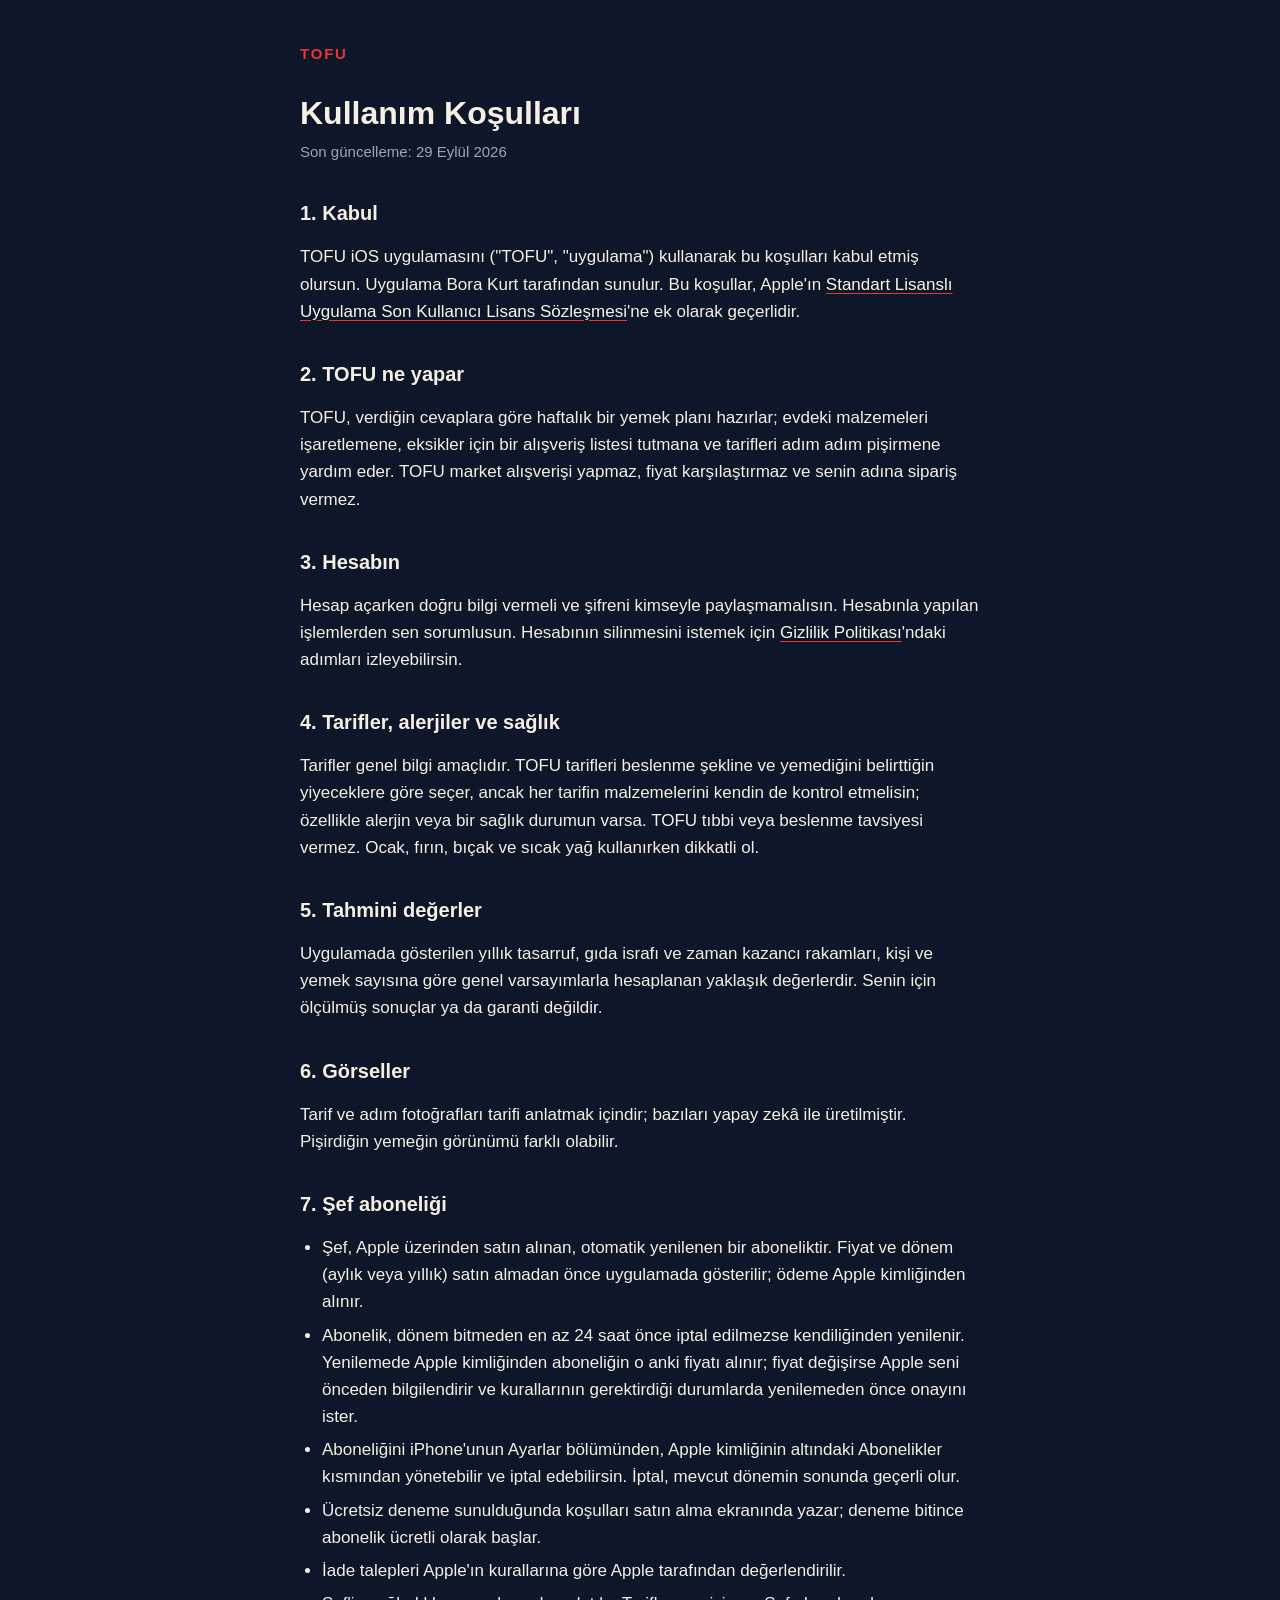
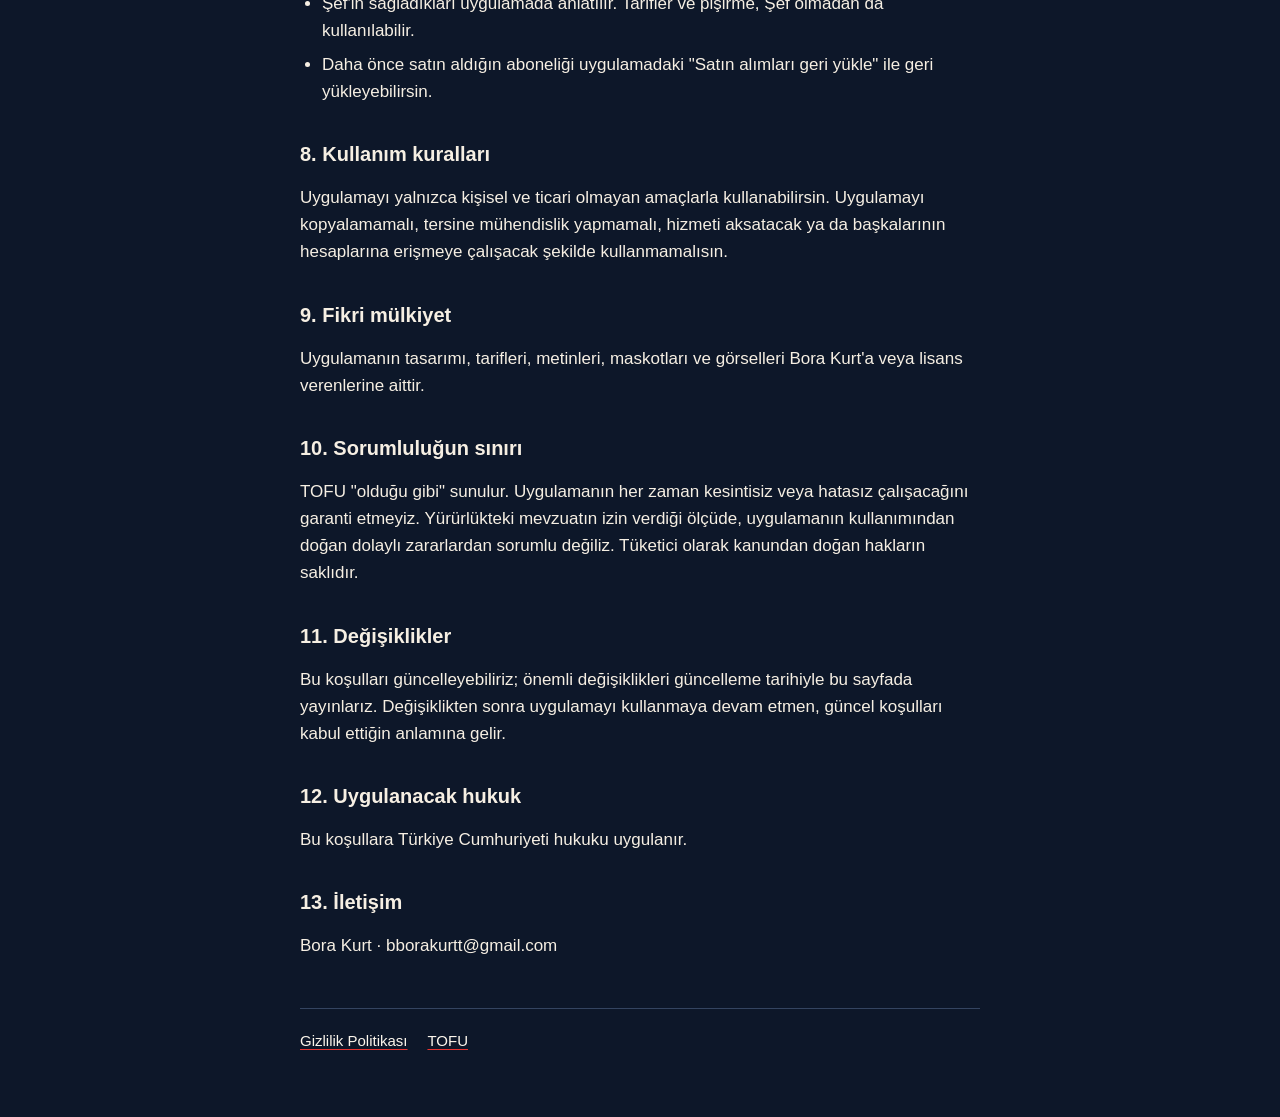
==== terms.html @ 5d770298 "Restore the legal site from Vercel's latest deployment Source of dpl_Ch9uZSq6foMKmzcSpo4bHPoB2Hgt (p" ====
<!doctype html>
<html lang="tr">
<head>
  <meta charset="utf-8">
  <meta name="viewport" content="width=device-width, initial-scale=1">
  <title>TOFU · Kullanım Koşulları</title>
  <meta name="description" content="TOFU iOS uygulamasının kullanım koşulları.">
  <link rel="stylesheet" href="/styles.css">
</head>
<body>
  <main>
    <a class="brand" href="/">TOFU</a>
    <h1>Kullanım Koşulları</h1>
    <p class="updated">Son güncelleme: 29 Eylül 2026</p>

    <h2>1. Kabul</h2>
    <p>TOFU iOS uygulamasını ("TOFU", "uygulama") kullanarak bu koşulları kabul etmiş olursun. Uygulama Bora Kurt tarafından sunulur. Bu koşullar, Apple'ın <a href="https://www.apple.com/legal/internet-services/itunes/dev/stdeula/" rel="noopener">Standart Lisanslı Uygulama Son Kullanıcı Lisans Sözleşmesi</a>'ne ek olarak geçerlidir.</p>

    <h2>2. TOFU ne yapar</h2>
    <p>TOFU, verdiğin cevaplara göre haftalık bir yemek planı hazırlar; evdeki malzemeleri işaretlemene, eksikler için bir alışveriş listesi tutmana ve tarifleri adım adım pişirmene yardım eder. TOFU market alışverişi yapmaz, fiyat karşılaştırmaz ve senin adına sipariş vermez.</p>

    <h2>3. Hesabın</h2>
    <p>Hesap açarken doğru bilgi vermeli ve şifreni kimseyle paylaşmamalısın. Hesabınla yapılan işlemlerden sen sorumlusun. Hesabının silinmesini istemek için <a href="/privacy">Gizlilik Politikası</a>'ndaki adımları izleyebilirsin.</p>

    <h2>4. Tarifler, alerjiler ve sağlık</h2>
    <p>Tarifler genel bilgi amaçlıdır. TOFU tarifleri beslenme şekline ve yemediğini belirttiğin yiyeceklere göre seçer, ancak her tarifin malzemelerini kendin de kontrol etmelisin; özellikle alerjin veya bir sağlık durumun varsa. TOFU tıbbi veya beslenme tavsiyesi vermez. Ocak, fırın, bıçak ve sıcak yağ kullanırken dikkatli ol.</p>

    <h2>5. Tahmini değerler</h2>
    <p>Uygulamada gösterilen yıllık tasarruf, gıda israfı ve zaman kazancı rakamları, kişi ve yemek sayısına göre genel varsayımlarla hesaplanan yaklaşık değerlerdir. Senin için ölçülmüş sonuçlar ya da garanti değildir.</p>

    <h2>6. Görseller</h2>
    <p>Tarif ve adım fotoğrafları tarifi anlatmak içindir; bazıları yapay zekâ ile üretilmiştir. Pişirdiğin yemeğin görünümü farklı olabilir.</p>

    <h2>7. Şef aboneliği</h2>
    <ul>
      <li>Şef, Apple üzerinden satın alınan, otomatik yenilenen bir aboneliktir. Fiyat ve dönem (aylık veya yıllık) satın almadan önce uygulamada gösterilir; ödeme Apple kimliğinden alınır.</li>
      <li>Abonelik, dönem bitmeden en az 24 saat önce iptal edilmezse kendiliğinden yenilenir. Yenilemede Apple kimliğinden aboneliğin o anki fiyatı alınır; fiyat değişirse Apple seni önceden bilgilendirir ve kurallarının gerektirdiği durumlarda yenilemeden önce onayını ister.</li>
      <li>Aboneliğini iPhone'unun Ayarlar bölümünden, Apple kimliğinin altındaki Abonelikler kısmından yönetebilir ve iptal edebilirsin. İptal, mevcut dönemin sonunda geçerli olur.</li>
      <li>Ücretsiz deneme sunulduğunda koşulları satın alma ekranında yazar; deneme bitince abonelik ücretli olarak başlar.</li>
      <li>İade talepleri Apple'ın kurallarına göre Apple tarafından değerlendirilir.</li>
      <li>Şef'in sağladıkları uygulamada anlatılır. Tarifler ve pişirme, Şef olmadan da kullanılabilir.</li>
      <li>Daha önce satın aldığın aboneliği uygulamadaki "Satın alımları geri yükle" ile geri yükleyebilirsin.</li>
    </ul>

    <h2>8. Kullanım kuralları</h2>
    <p>Uygulamayı yalnızca kişisel ve ticari olmayan amaçlarla kullanabilirsin. Uygulamayı kopyalamamalı, tersine mühendislik yapmamalı, hizmeti aksatacak ya da başkalarının hesaplarına erişmeye çalışacak şekilde kullanmamalısın.</p>

    <h2>9. Fikri mülkiyet</h2>
    <p>Uygulamanın tasarımı, tarifleri, metinleri, maskotları ve görselleri Bora Kurt'a veya lisans verenlerine aittir.</p>

    <h2>10. Sorumluluğun sınırı</h2>
    <p>TOFU "olduğu gibi" sunulur. Uygulamanın her zaman kesintisiz veya hatasız çalışacağını garanti etmeyiz. Yürürlükteki mevzuatın izin verdiği ölçüde, uygulamanın kullanımından doğan dolaylı zararlardan sorumlu değiliz. Tüketici olarak kanundan doğan hakların saklıdır.</p>

    <h2>11. Değişiklikler</h2>
    <p>Bu koşulları güncelleyebiliriz; önemli değişiklikleri güncelleme tarihiyle bu sayfada yayınlarız. Değişiklikten sonra uygulamayı kullanmaya devam etmen, güncel koşulları kabul ettiğin anlamına gelir.</p>

    <h2>12. Uygulanacak hukuk</h2>
    <p>Bu koşullara Türkiye Cumhuriyeti hukuku uygulanır.</p>

    <h2>13. İletişim</h2>
    <p>Bora Kurt · bborakurtt@gmail.com</p>

    <footer>
      <a href="/privacy">Gizlilik Politikası</a>
      <a href="/">TOFU</a>
    </footer>
  </main>
</body>
</html>
---- styles.css ----
:root {
  color-scheme: dark;
  --page: #0D1729;
  --card: #17233A;
  --border: #344460;
  --ink: #F6EFE3;
  --secondary: #9BA6BA;
  --primary: #EA3532;
  --cream: #FCF6EC;
}

* { box-sizing: border-box; }

html { -webkit-text-size-adjust: 100%; }

body {
  margin: 0;
  background: var(--page);
  color: var(--ink);
  font-family: ui-rounded, "SF Pro Rounded", -apple-system, BlinkMacSystemFont, "Segoe UI", Roboto, sans-serif;
  font-size: 17px;
  line-height: 1.6;
  padding: 40px 20px 64px;
}

main { max-width: 680px; margin: 0 auto; }

.brand {
  display: inline-block;
  font-weight: 900;
  font-size: 15px;
  letter-spacing: 0.12em;
  color: var(--primary);
  text-decoration: none;
  margin-bottom: 28px;
}

h1 { font-size: 32px; line-height: 1.2; margin: 0 0 8px; text-wrap: balance; }
h2 { font-size: 20px; line-height: 1.3; margin: 36px 0 8px; }
p, li { color: var(--ink); }
ul { padding-left: 22px; }
li { margin: 6px 0; }

.updated { color: var(--secondary); font-size: 15px; margin: 0 0 28px; }
.muted { color: var(--secondary); }

a { color: var(--cream); text-decoration-color: var(--primary); text-underline-offset: 3px; }
a:focus-visible { outline: 2px solid var(--cream); outline-offset: 3px; border-radius: 4px; }

.card {
  background: var(--card);
  border: 1px solid var(--border);
  border-radius: 20px;
  padding: 18px 20px;
  margin: 16px 0;
}
.card p { margin: 0; }

nav.links { display: flex; flex-direction: column; gap: 12px; margin-top: 24px; }
nav.links a {
  display: block;
  background: var(--card);
  border: 1px solid var(--border);
  border-radius: 20px;
  padding: 16px 20px;
  font-weight: 700;
  text-decoration: none;
}

footer { margin-top: 48px; padding-top: 20px; border-top: 1px solid var(--border); color: var(--secondary); font-size: 15px; }
footer a { margin-right: 16px; }
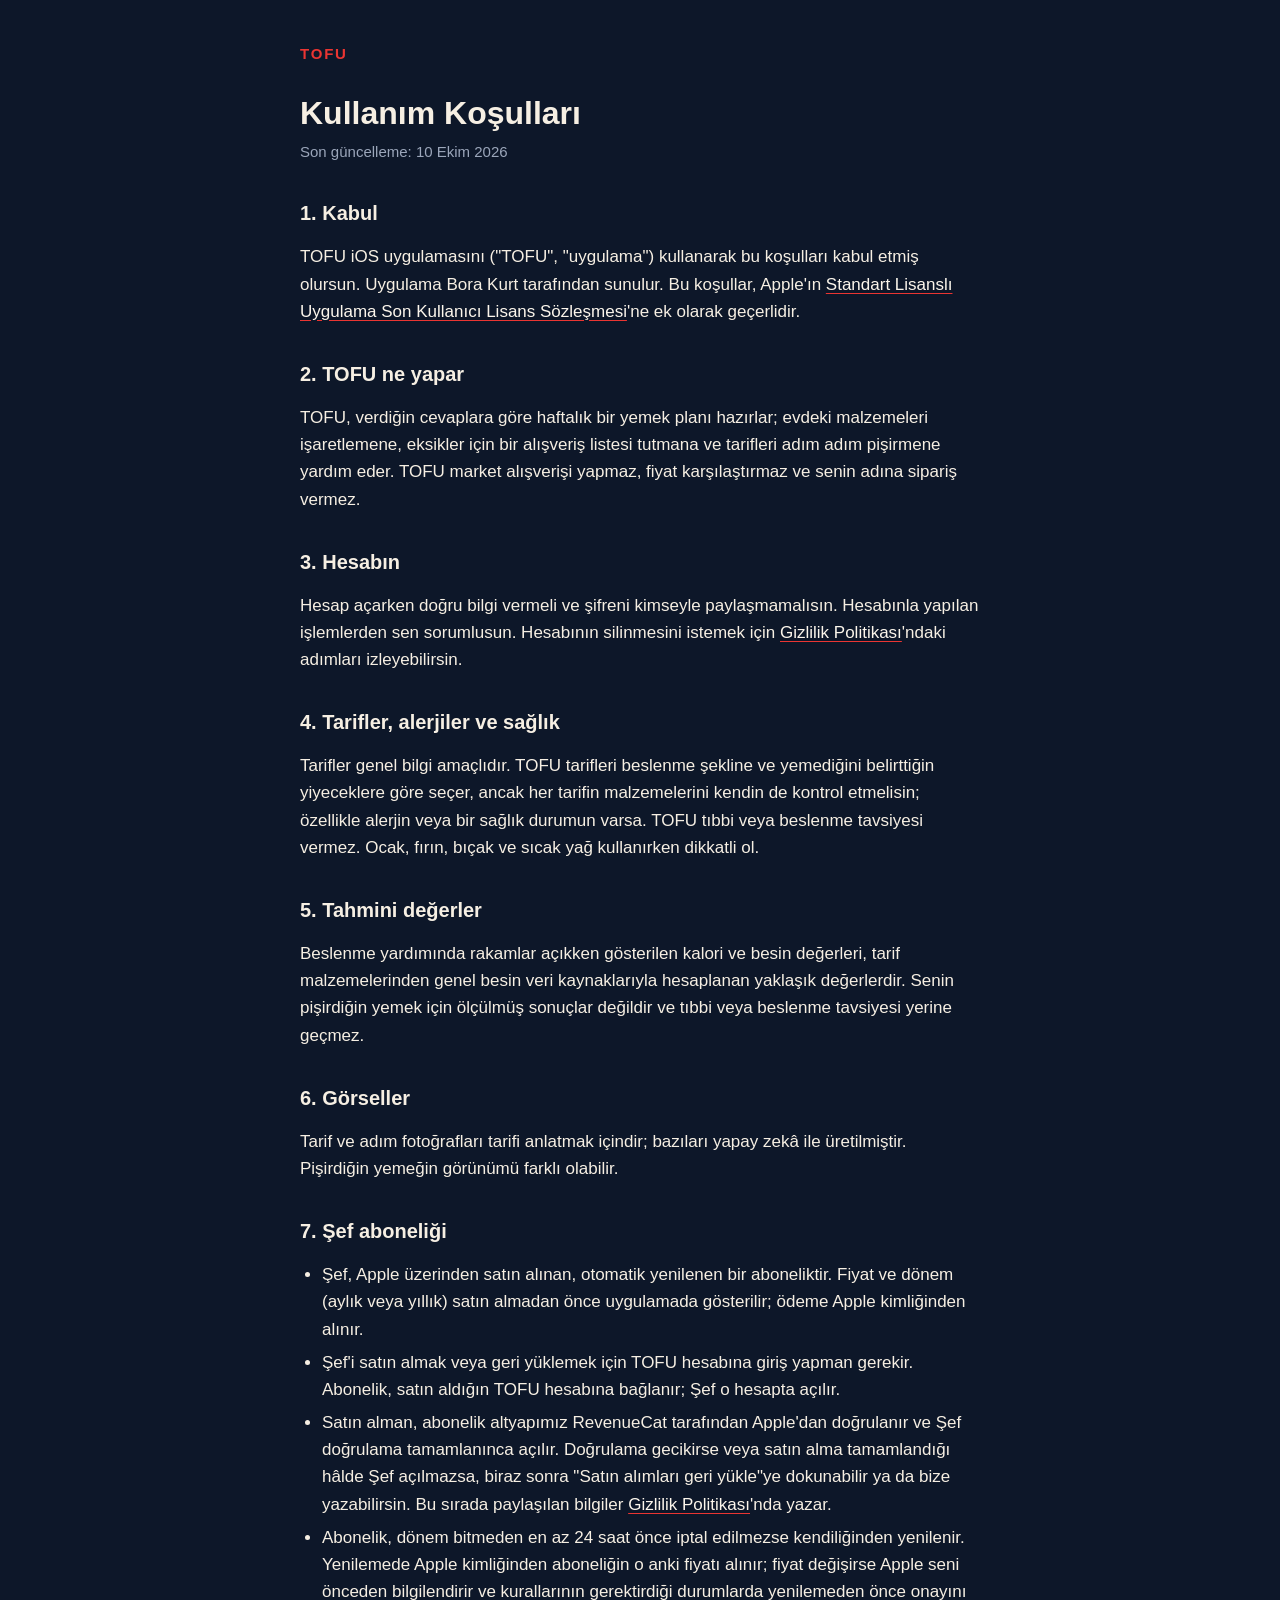
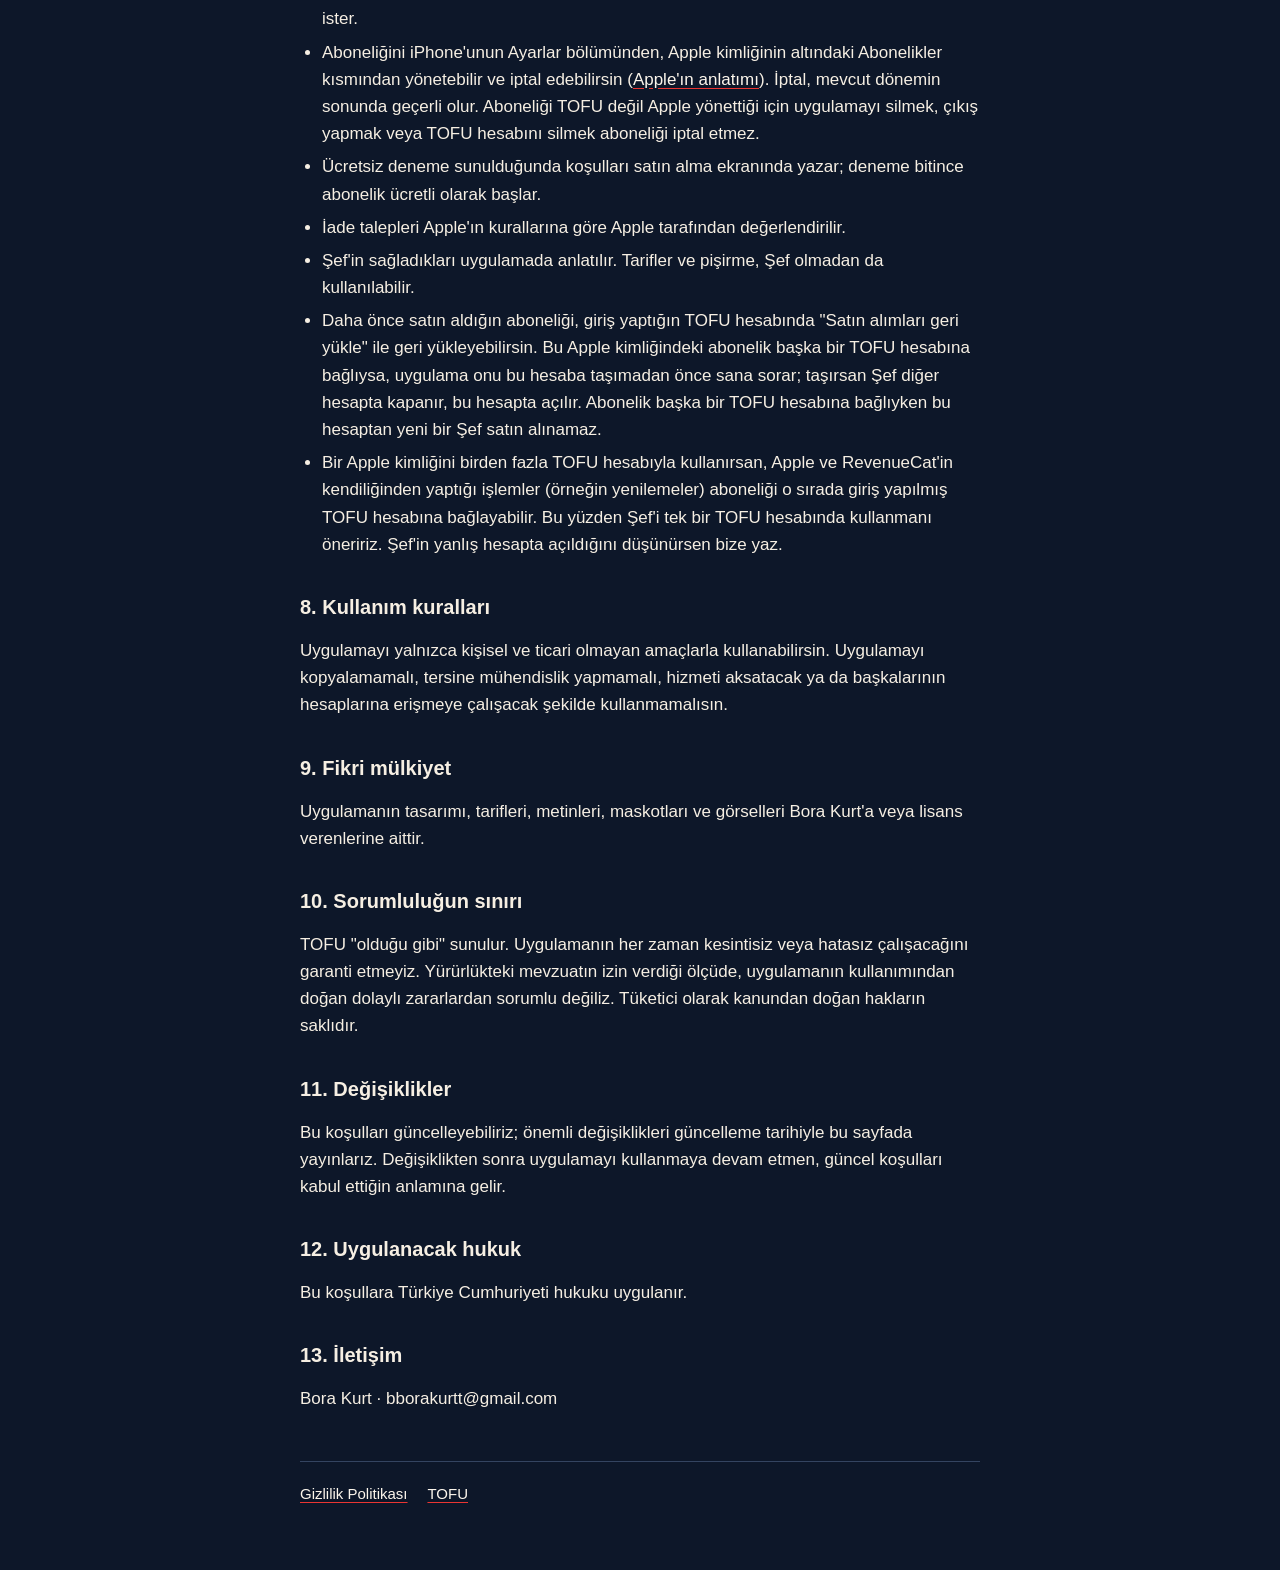
==== commit b5085e1f: "Privacy and terms for Şef through RevenueCat Privacy: RevenueCat (US) as subscription processor (TOF" ====
--- a/terms.html
+++ b/terms.html
@@ -11,7 +11,7 @@
   <main>
     <a class="brand" href="/">TOFU</a>
     <h1>Kullanım Koşulları</h1>
-    <p class="updated">Son güncelleme: 29 Eylül 2026</p>
+    <p class="updated">Son güncelleme: 10 Ekim 2026</p>
 
     <h2>1. Kabul</h2>
     <p>TOFU iOS uygulamasını ("TOFU", "uygulama") kullanarak bu koşulları kabul etmiş olursun. Uygulama Bora Kurt tarafından sunulur. Bu koşullar, Apple'ın <a href="https://www.apple.com/legal/internet-services/itunes/dev/stdeula/" rel="noopener">Standart Lisanslı Uygulama Son Kullanıcı Lisans Sözleşmesi</a>'ne ek olarak geçerlidir.</p>
@@ -26,7 +26,7 @@
     <p>Tarifler genel bilgi amaçlıdır. TOFU tarifleri beslenme şekline ve yemediğini belirttiğin yiyeceklere göre seçer, ancak her tarifin malzemelerini kendin de kontrol etmelisin; özellikle alerjin veya bir sağlık durumun varsa. TOFU tıbbi veya beslenme tavsiyesi vermez. Ocak, fırın, bıçak ve sıcak yağ kullanırken dikkatli ol.</p>
 
     <h2>5. Tahmini değerler</h2>
-    <p>Uygulamada gösterilen yıllık tasarruf, gıda israfı ve zaman kazancı rakamları, kişi ve yemek sayısına göre genel varsayımlarla hesaplanan yaklaşık değerlerdir. Senin için ölçülmüş sonuçlar ya da garanti değildir.</p>
+    <p>Beslenme yardımında rakamlar açıkken gösterilen kalori ve besin değerleri, tarif malzemelerinden genel besin veri kaynaklarıyla hesaplanan yaklaşık değerlerdir. Senin pişirdiğin yemek için ölçülmüş sonuçlar değildir ve tıbbi veya beslenme tavsiyesi yerine geçmez.</p>
 
     <h2>6. Görseller</h2>
     <p>Tarif ve adım fotoğrafları tarifi anlatmak içindir; bazıları yapay zekâ ile üretilmiştir. Pişirdiğin yemeğin görünümü farklı olabilir.</p>
@@ -34,12 +34,15 @@
     <h2>7. Şef aboneliği</h2>
     <ul>
       <li>Şef, Apple üzerinden satın alınan, otomatik yenilenen bir aboneliktir. Fiyat ve dönem (aylık veya yıllık) satın almadan önce uygulamada gösterilir; ödeme Apple kimliğinden alınır.</li>
+      <li>Şef'i satın almak veya geri yüklemek için TOFU hesabına giriş yapman gerekir. Abonelik, satın aldığın TOFU hesabına bağlanır; Şef o hesapta açılır.</li>
+      <li>Satın alman, abonelik altyapımız RevenueCat tarafından Apple'dan doğrulanır ve Şef doğrulama tamamlanınca açılır. Doğrulama gecikirse veya satın alma tamamlandığı hâlde Şef açılmazsa, biraz sonra "Satın alımları geri yükle"ye dokunabilir ya da bize yazabilirsin. Bu sırada paylaşılan bilgiler <a href="/privacy">Gizlilik Politikası</a>'nda yazar.</li>
       <li>Abonelik, dönem bitmeden en az 24 saat önce iptal edilmezse kendiliğinden yenilenir. Yenilemede Apple kimliğinden aboneliğin o anki fiyatı alınır; fiyat değişirse Apple seni önceden bilgilendirir ve kurallarının gerektirdiği durumlarda yenilemeden önce onayını ister.</li>
-      <li>Aboneliğini iPhone'unun Ayarlar bölümünden, Apple kimliğinin altındaki Abonelikler kısmından yönetebilir ve iptal edebilirsin. İptal, mevcut dönemin sonunda geçerli olur.</li>
+      <li>Aboneliğini iPhone'unun Ayarlar bölümünden, Apple kimliğinin altındaki Abonelikler kısmından yönetebilir ve iptal edebilirsin (<a href="https://support.apple.com/tr-tr/118428" rel="noopener">Apple'ın anlatımı</a>). İptal, mevcut dönemin sonunda geçerli olur. Aboneliği TOFU değil Apple yönettiği için uygulamayı silmek, çıkış yapmak veya TOFU hesabını silmek aboneliği iptal etmez.</li>
       <li>Ücretsiz deneme sunulduğunda koşulları satın alma ekranında yazar; deneme bitince abonelik ücretli olarak başlar.</li>
       <li>İade talepleri Apple'ın kurallarına göre Apple tarafından değerlendirilir.</li>
       <li>Şef'in sağladıkları uygulamada anlatılır. Tarifler ve pişirme, Şef olmadan da kullanılabilir.</li>
-      <li>Daha önce satın aldığın aboneliği uygulamadaki "Satın alımları geri yükle" ile geri yükleyebilirsin.</li>
+      <li>Daha önce satın aldığın aboneliği, giriş yaptığın TOFU hesabında "Satın alımları geri yükle" ile geri yükleyebilirsin. Bu Apple kimliğindeki abonelik başka bir TOFU hesabına bağlıysa, uygulama onu bu hesaba taşımadan önce sana sorar; taşırsan Şef diğer hesapta kapanır, bu hesapta açılır. Abonelik başka bir TOFU hesabına bağlıyken bu hesaptan yeni bir Şef satın alınamaz.</li>
+      <li>Bir Apple kimliğini birden fazla TOFU hesabıyla kullanırsan, Apple ve RevenueCat'in kendiliğinden yaptığı işlemler (örneğin yenilemeler) aboneliği o sırada giriş yapılmış TOFU hesabına bağlayabilir. Bu yüzden Şef'i tek bir TOFU hesabında kullanmanı öneririz. Şef'in yanlış hesapta açıldığını düşünürsen bize yaz.</li>
     </ul>
 
     <h2>8. Kullanım kuralları</h2>
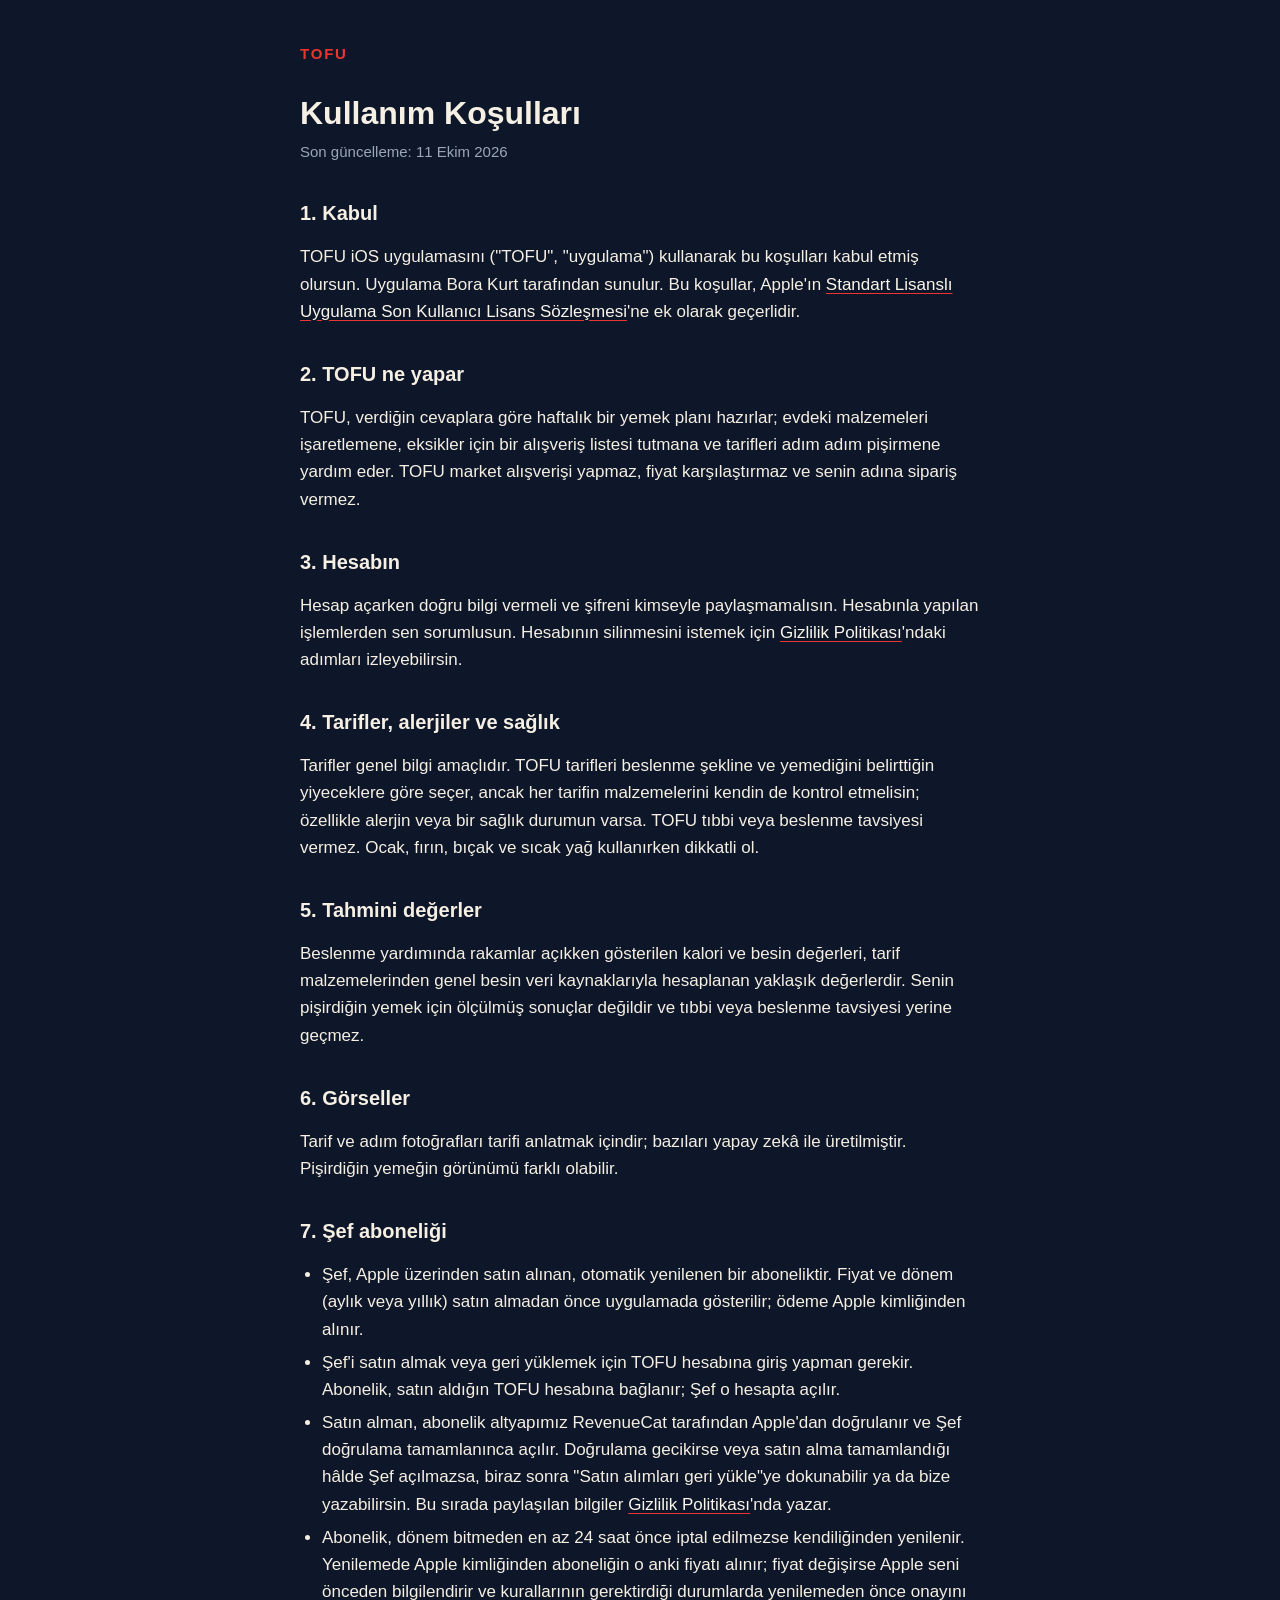
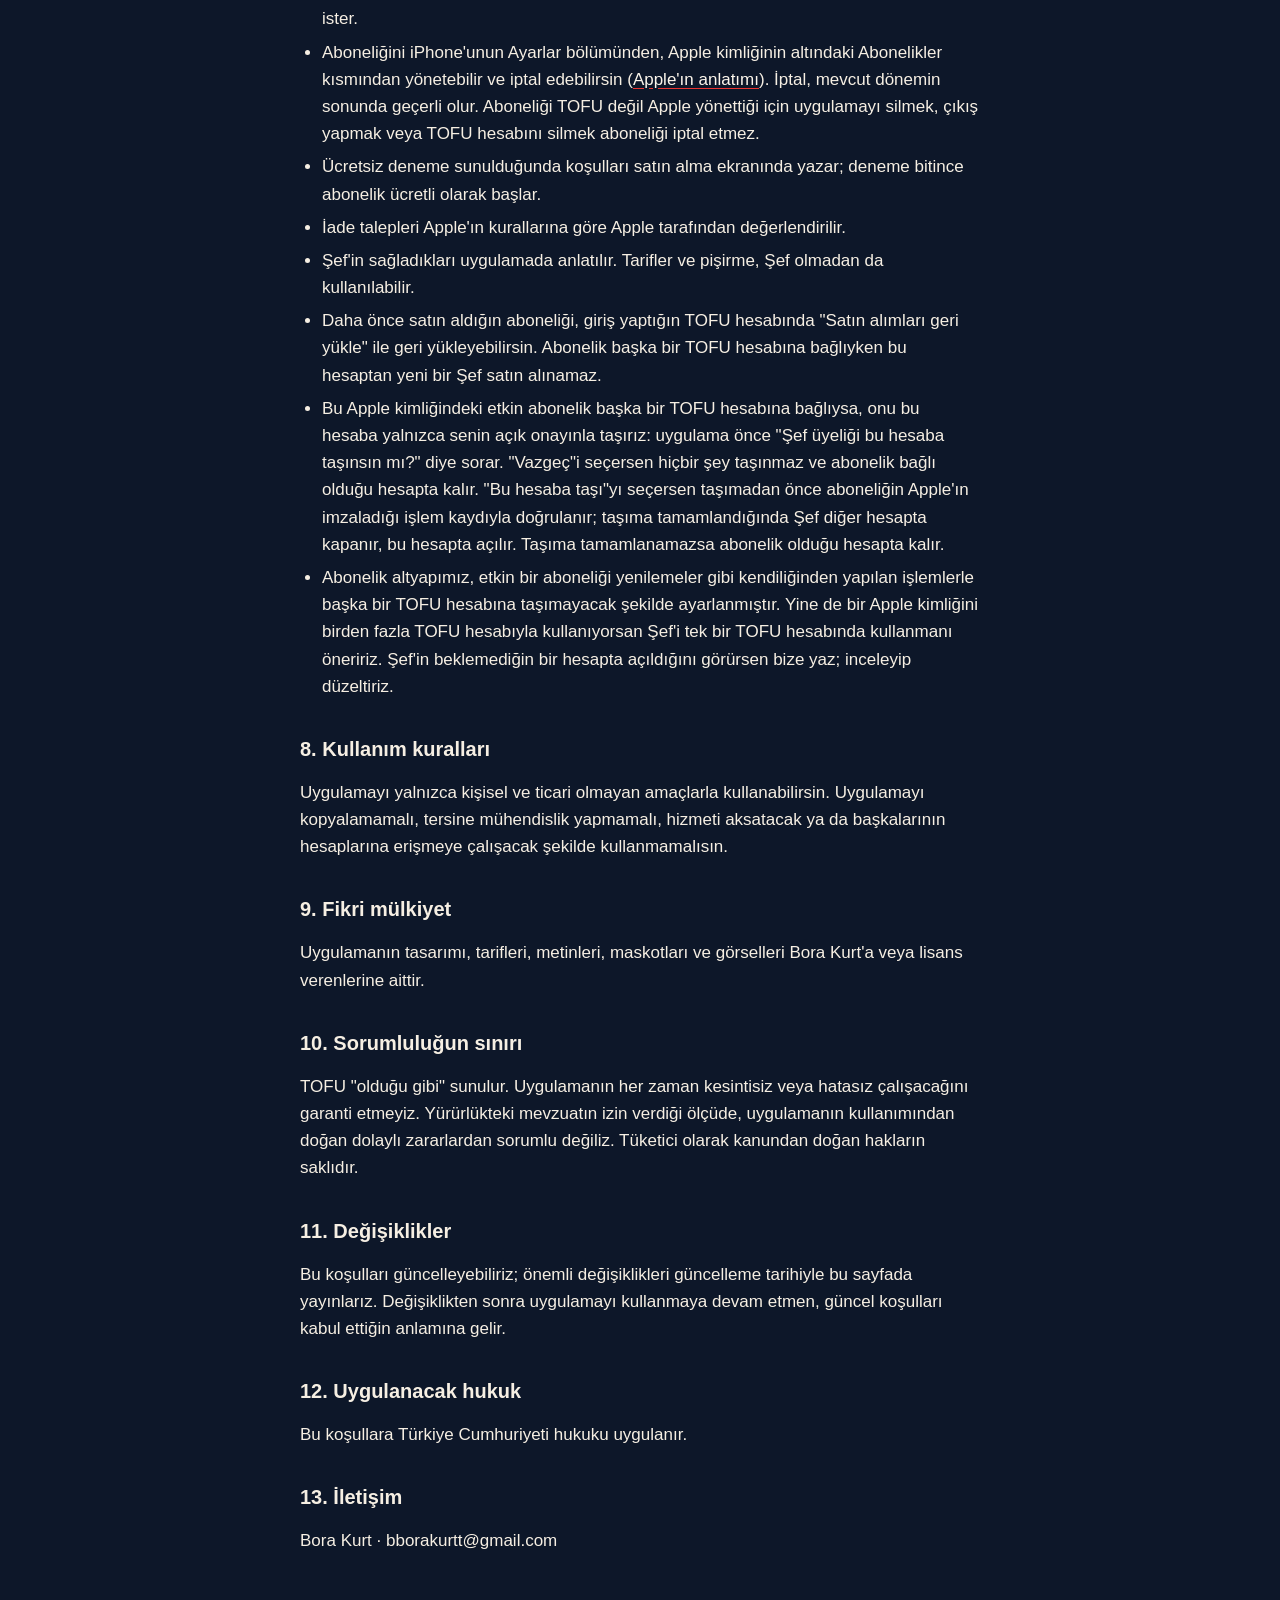
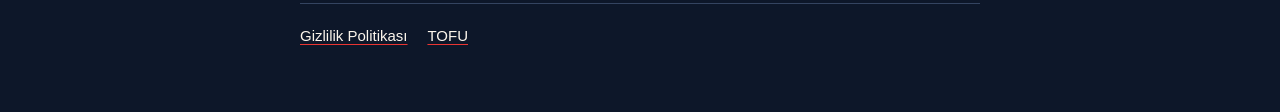
==== commit 602b6620: "Şef moves only with explicit consent; the signed transaction is not stored Terms § 7: an active Şef " ====
--- a/terms.html
+++ b/terms.html
@@ -11,7 +11,7 @@
   <main>
     <a class="brand" href="/">TOFU</a>
     <h1>Kullanım Koşulları</h1>
-    <p class="updated">Son güncelleme: 10 Ekim 2026</p>
+    <p class="updated">Son güncelleme: 11 Ekim 2026</p>
 
     <h2>1. Kabul</h2>
     <p>TOFU iOS uygulamasını ("TOFU", "uygulama") kullanarak bu koşulları kabul etmiş olursun. Uygulama Bora Kurt tarafından sunulur. Bu koşullar, Apple'ın <a href="https://www.apple.com/legal/internet-services/itunes/dev/stdeula/" rel="noopener">Standart Lisanslı Uygulama Son Kullanıcı Lisans Sözleşmesi</a>'ne ek olarak geçerlidir.</p>
@@ -41,8 +41,9 @@
       <li>Ücretsiz deneme sunulduğunda koşulları satın alma ekranında yazar; deneme bitince abonelik ücretli olarak başlar.</li>
       <li>İade talepleri Apple'ın kurallarına göre Apple tarafından değerlendirilir.</li>
       <li>Şef'in sağladıkları uygulamada anlatılır. Tarifler ve pişirme, Şef olmadan da kullanılabilir.</li>
-      <li>Daha önce satın aldığın aboneliği, giriş yaptığın TOFU hesabında "Satın alımları geri yükle" ile geri yükleyebilirsin. Bu Apple kimliğindeki abonelik başka bir TOFU hesabına bağlıysa, uygulama onu bu hesaba taşımadan önce sana sorar; taşırsan Şef diğer hesapta kapanır, bu hesapta açılır. Abonelik başka bir TOFU hesabına bağlıyken bu hesaptan yeni bir Şef satın alınamaz.</li>
-      <li>Bir Apple kimliğini birden fazla TOFU hesabıyla kullanırsan, Apple ve RevenueCat'in kendiliğinden yaptığı işlemler (örneğin yenilemeler) aboneliği o sırada giriş yapılmış TOFU hesabına bağlayabilir. Bu yüzden Şef'i tek bir TOFU hesabında kullanmanı öneririz. Şef'in yanlış hesapta açıldığını düşünürsen bize yaz.</li>
+      <li>Daha önce satın aldığın aboneliği, giriş yaptığın TOFU hesabında "Satın alımları geri yükle" ile geri yükleyebilirsin. Abonelik başka bir TOFU hesabına bağlıyken bu hesaptan yeni bir Şef satın alınamaz.</li>
+      <li>Bu Apple kimliğindeki etkin abonelik başka bir TOFU hesabına bağlıysa, onu bu hesaba yalnızca senin açık onayınla taşırız: uygulama önce "Şef üyeliği bu hesaba taşınsın mı?" diye sorar. "Vazgeç"i seçersen hiçbir şey taşınmaz ve abonelik bağlı olduğu hesapta kalır. "Bu hesaba taşı"yı seçersen taşımadan önce aboneliğin Apple'ın imzaladığı işlem kaydıyla doğrulanır; taşıma tamamlandığında Şef diğer hesapta kapanır, bu hesapta açılır. Taşıma tamamlanamazsa abonelik olduğu hesapta kalır.</li>
+      <li>Abonelik altyapımız, etkin bir aboneliği yenilemeler gibi kendiliğinden yapılan işlemlerle başka bir TOFU hesabına taşımayacak şekilde ayarlanmıştır. Yine de bir Apple kimliğini birden fazla TOFU hesabıyla kullanıyorsan Şef'i tek bir TOFU hesabında kullanmanı öneririz. Şef'in beklemediğin bir hesapta açıldığını görürsen bize yaz; inceleyip düzeltiriz.</li>
     </ul>
 
     <h2>8. Kullanım kuralları</h2>
